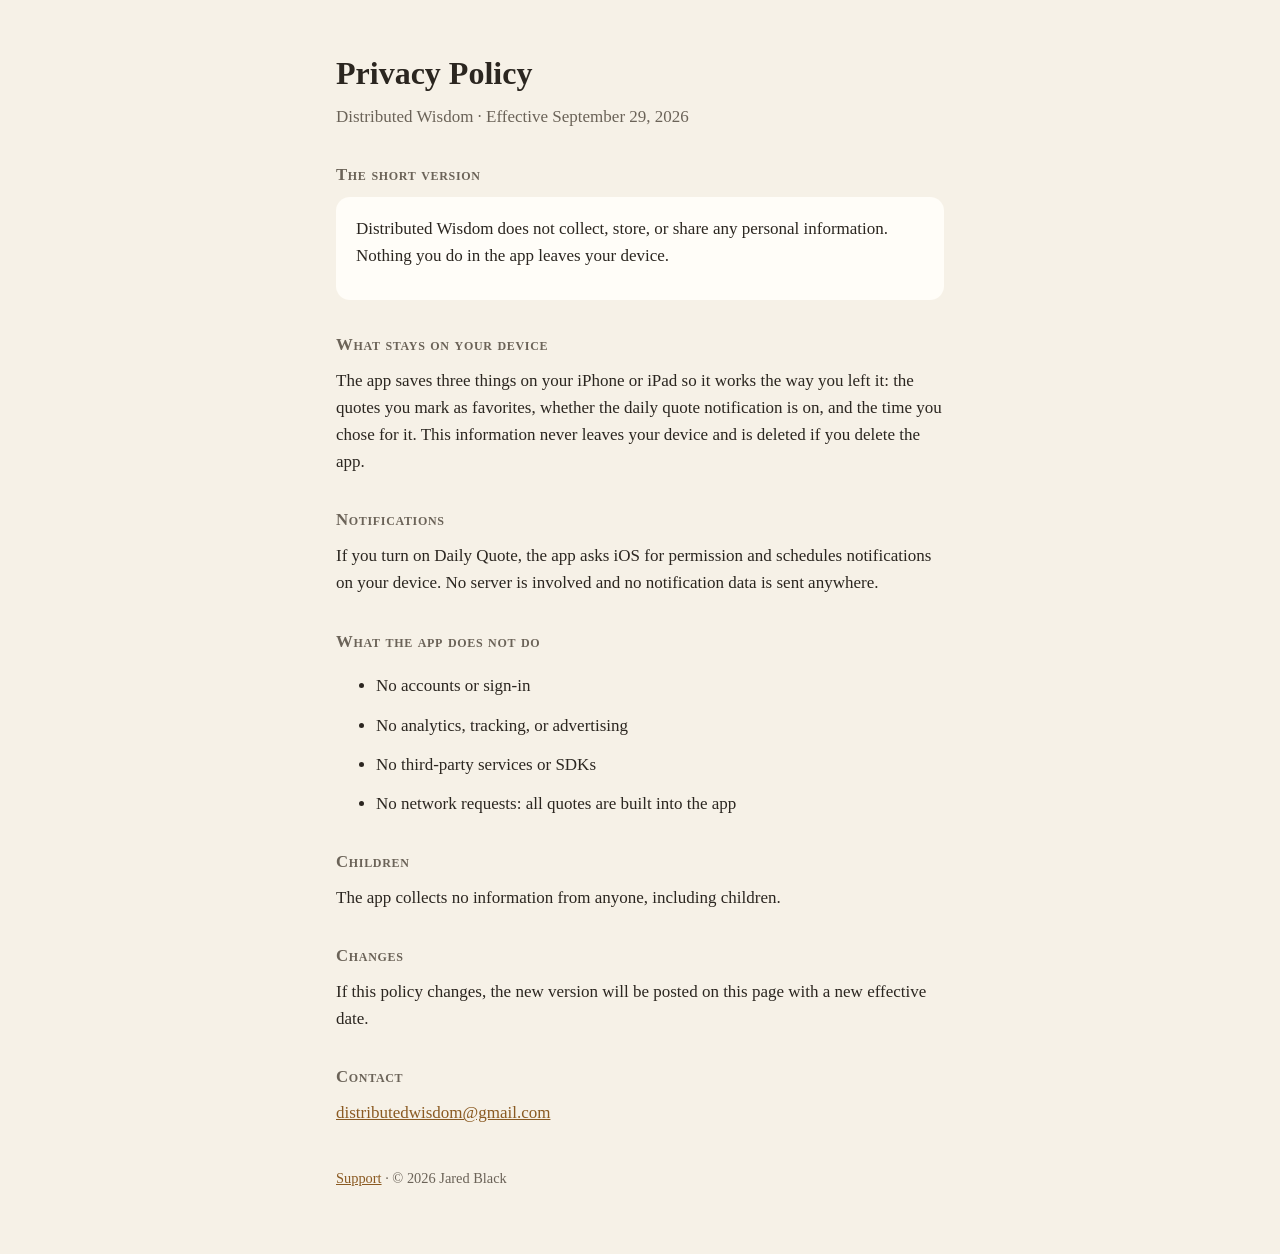
==== privacy.html @ 7a74a0e9 "Support page and privacy policy for Distributed Wisdom Co-Authored-By: Claude Opus 5.5 <noreply@anth" ====
<!doctype html>
<html lang="en">
<head>
<meta charset="utf-8">
<meta name="viewport" content="width=device-width, initial-scale=1">
<title>Distributed Wisdom — Privacy Policy</title>
<link rel="stylesheet" href="style.css">
</head>
<body>
<main>
  <h1>Privacy Policy</h1>
  <p class="sub">Distributed Wisdom · Effective September 29, 2026</p>

  <h2>The short version</h2>
  <div class="card"><p>Distributed Wisdom does not collect, store, or share any personal information. Nothing you do in the app leaves your device.</p></div>

  <h2>What stays on your device</h2>
  <p>The app saves three things on your iPhone or iPad so it works the way you left it: the quotes you mark as favorites, whether the daily quote notification is on, and the time you chose for it. This information never leaves your device and is deleted if you delete the app.</p>

  <h2>Notifications</h2>
  <p>If you turn on Daily Quote, the app asks iOS for permission and schedules notifications on your device. No server is involved and no notification data is sent anywhere.</p>

  <h2>What the app does not do</h2>
  <ul>
    <li>No accounts or sign-in</li>
    <li>No analytics, tracking, or advertising</li>
    <li>No third-party services or SDKs</li>
    <li>No network requests: all quotes are built into the app</li>
  </ul>

  <h2>Children</h2>
  <p>The app collects no information from anyone, including children.</p>

  <h2>Changes</h2>
  <p>If this policy changes, the new version will be posted on this page with a new effective date.</p>

  <h2>Contact</h2>
  <p><a href="mailto:distributedwisdom@gmail.com">distributedwisdom@gmail.com</a></p>

  <footer><a href="index.html">Support</a> · © 2026 Jared Black</footer>
</main>
</body>
</html>
---- style.css ----
:root { --paper:#F6F1E7; --card:#FFFDF8; --ink:#2B2620; --ink2:#6B6358; --accent:#8A5A22; }
@media (prefers-color-scheme: dark) { :root { --paper:#1A1714; --card:#26221D; --ink:#EFE8DC; --ink2:#B3AA9C; --accent:#D9A866; } }
* { box-sizing: border-box; }
body { margin:0; background:var(--paper); color:var(--ink); font: 17px/1.6 Georgia, "Iowan Old Style", "Times New Roman", serif; }
main { max-width: 640px; margin: 0 auto; padding: 48px 16px 64px; }
h1 { font-weight: 600; font-size: 2rem; margin: 0 0 4px; }
h2 { font-variant: small-caps; letter-spacing: .04em; color: var(--ink2); font-size: 1.05rem; margin: 32px 0 8px; }
p, li { margin: 0 0 12px; }
.sub { color: var(--ink2); margin-bottom: 28px; }
.card { background: var(--card); border-radius: 14px; padding: 18px 20px; }
a { color: var(--accent); }
footer { color: var(--ink2); font-size: .9rem; margin-top: 40px; }
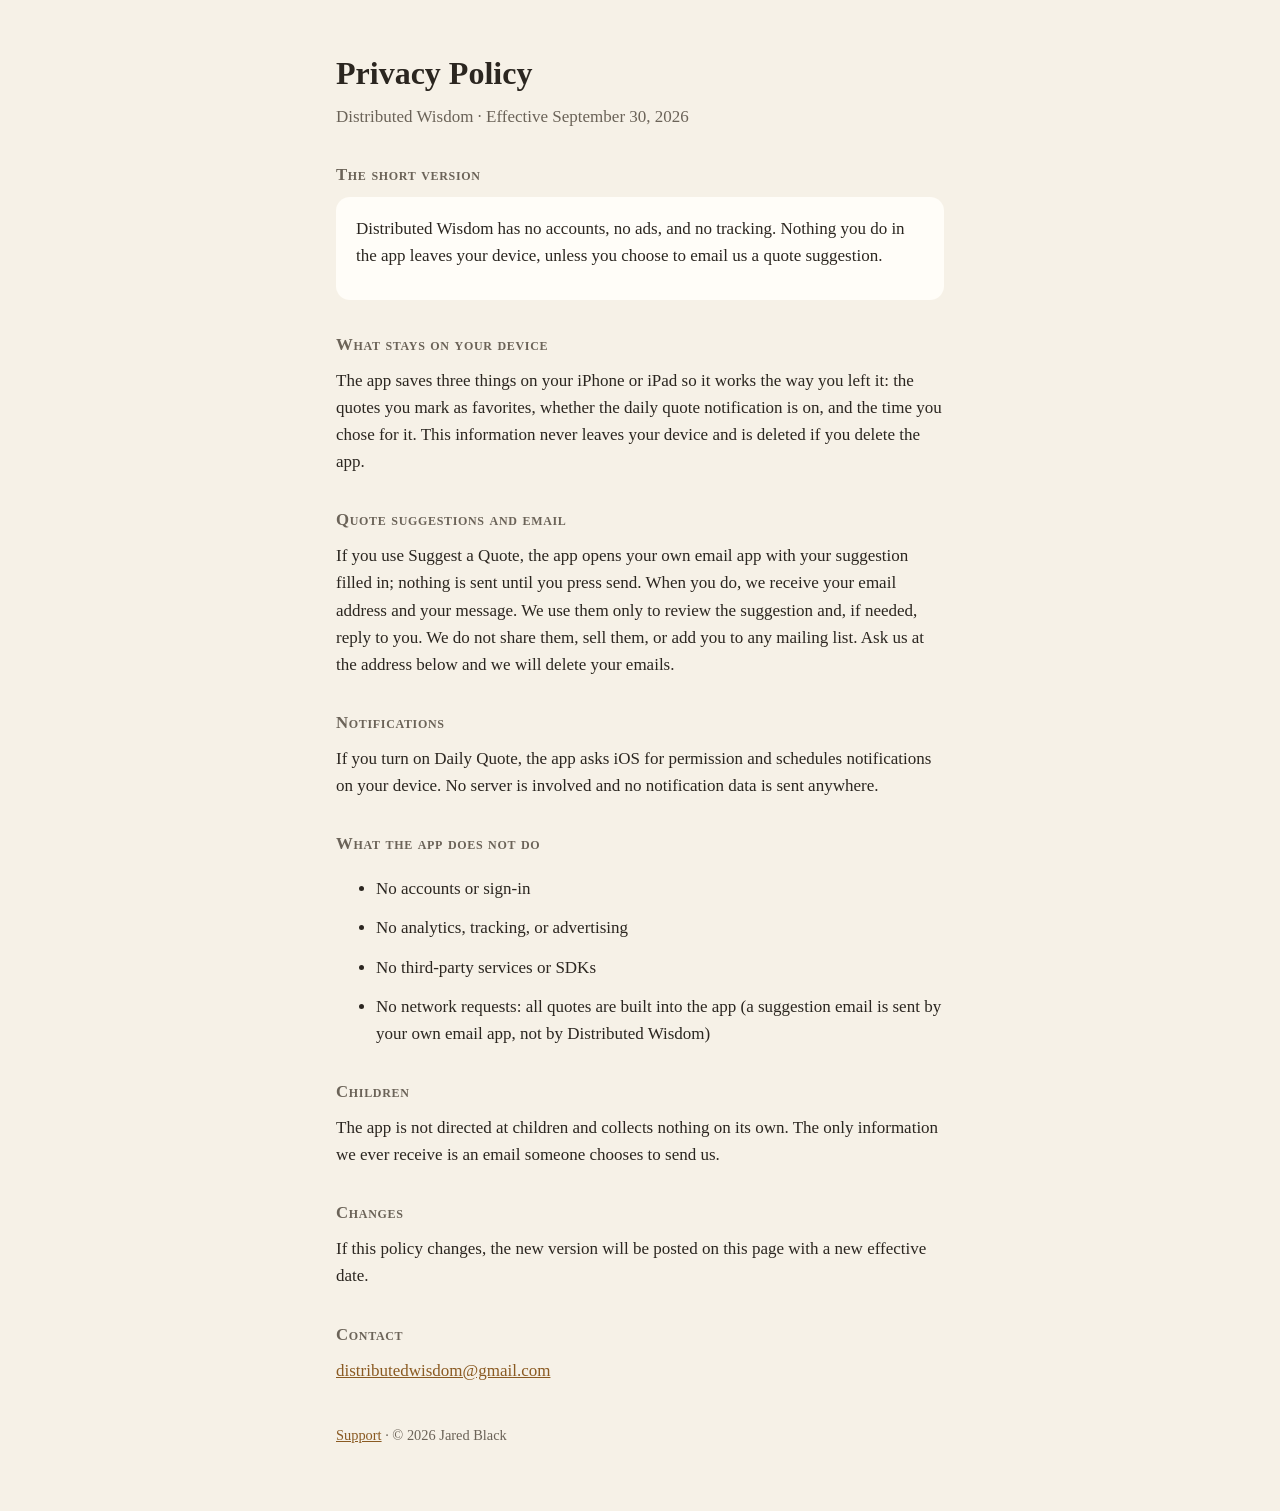
==== commit 37d9f0bb: "Privacy policy: disclose optional quote-suggestion emails; mention Suggest a Quote Co-Authored-By: C" ====
--- a/privacy.html
+++ b/privacy.html
@@ -9,13 +9,16 @@
 <body>
 <main>
   <h1>Privacy Policy</h1>
-  <p class="sub">Distributed Wisdom · Effective September 29, 2026</p>
+  <p class="sub">Distributed Wisdom · Effective September 30, 2026</p>
 
   <h2>The short version</h2>
-  <div class="card"><p>Distributed Wisdom does not collect, store, or share any personal information. Nothing you do in the app leaves your device.</p></div>
+  <div class="card"><p>Distributed Wisdom has no accounts, no ads, and no tracking. Nothing you do in the app leaves your device, unless you choose to email us a quote suggestion.</p></div>
 
   <h2>What stays on your device</h2>
   <p>The app saves three things on your iPhone or iPad so it works the way you left it: the quotes you mark as favorites, whether the daily quote notification is on, and the time you chose for it. This information never leaves your device and is deleted if you delete the app.</p>
+
+  <h2>Quote suggestions and email</h2>
+  <p>If you use Suggest a Quote, the app opens your own email app with your suggestion filled in; nothing is sent until you press send. When you do, we receive your email address and your message. We use them only to review the suggestion and, if needed, reply to you. We do not share them, sell them, or add you to any mailing list. Ask us at the address below and we will delete your emails.</p>
 
   <h2>Notifications</h2>
   <p>If you turn on Daily Quote, the app asks iOS for permission and schedules notifications on your device. No server is involved and no notification data is sent anywhere.</p>
@@ -25,11 +28,11 @@
     <li>No accounts or sign-in</li>
     <li>No analytics, tracking, or advertising</li>
     <li>No third-party services or SDKs</li>
-    <li>No network requests: all quotes are built into the app</li>
+    <li>No network requests: all quotes are built into the app (a suggestion email is sent by your own email app, not by Distributed Wisdom)</li>
   </ul>
 
   <h2>Children</h2>
-  <p>The app collects no information from anyone, including children.</p>
+  <p>The app is not directed at children and collects nothing on its own. The only information we ever receive is an email someone chooses to send us.</p>
 
   <h2>Changes</h2>
   <p>If this policy changes, the new version will be posted on this page with a new effective date.</p>
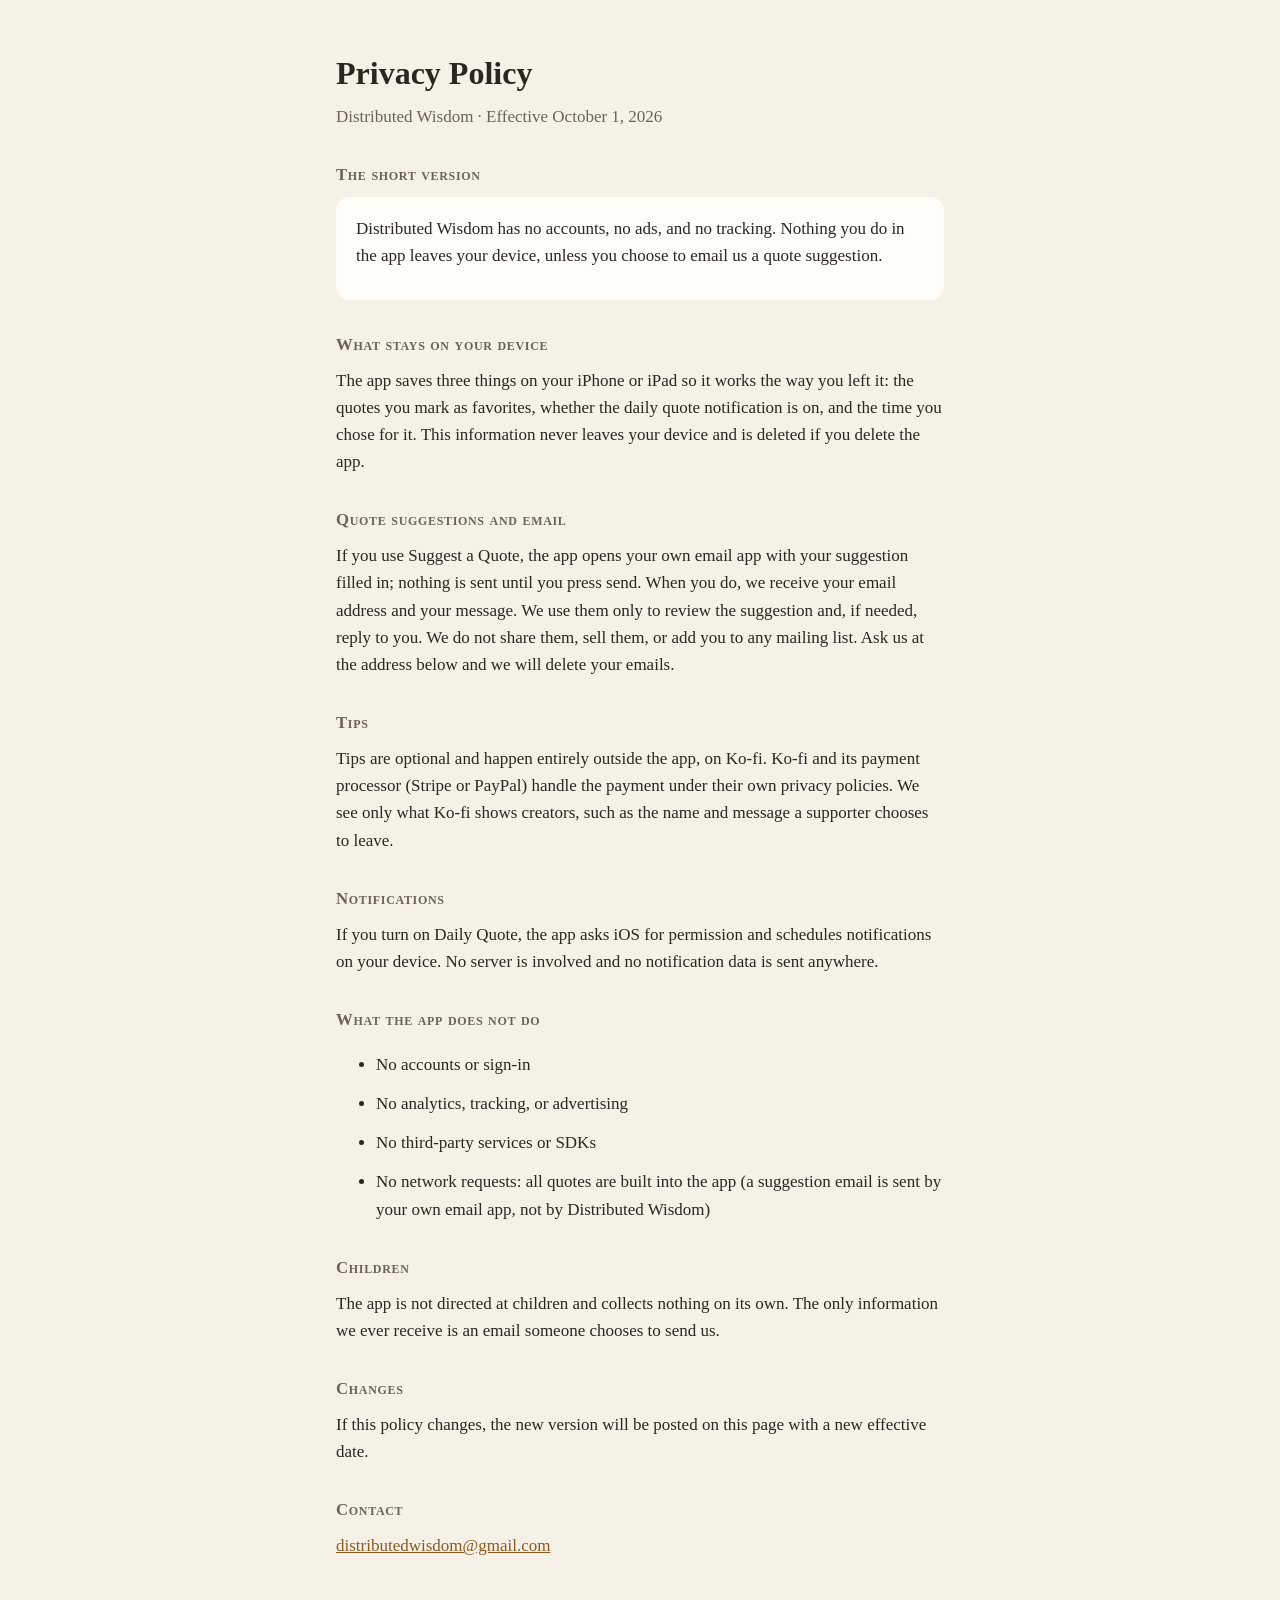
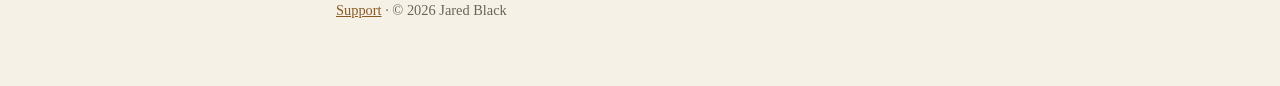
==== commit dbcb6a1d: "Add Ko-fi support link; note tips in privacy policy Co-Authored-By: Claude Opus 5.5 <noreply@anthrop" ====
--- a/privacy.html
+++ b/privacy.html
@@ -9,7 +9,7 @@
 <body>
 <main>
   <h1>Privacy Policy</h1>
-  <p class="sub">Distributed Wisdom · Effective September 30, 2026</p>
+  <p class="sub">Distributed Wisdom · Effective October 1, 2026</p>
 
   <h2>The short version</h2>
   <div class="card"><p>Distributed Wisdom has no accounts, no ads, and no tracking. Nothing you do in the app leaves your device, unless you choose to email us a quote suggestion.</p></div>
@@ -19,6 +19,9 @@
 
   <h2>Quote suggestions and email</h2>
   <p>If you use Suggest a Quote, the app opens your own email app with your suggestion filled in; nothing is sent until you press send. When you do, we receive your email address and your message. We use them only to review the suggestion and, if needed, reply to you. We do not share them, sell them, or add you to any mailing list. Ask us at the address below and we will delete your emails.</p>
+
+  <h2>Tips</h2>
+  <p>Tips are optional and happen entirely outside the app, on Ko-fi. Ko-fi and its payment processor (Stripe or PayPal) handle the payment under their own privacy policies. We see only what Ko-fi shows creators, such as the name and message a supporter chooses to leave.</p>
 
   <h2>Notifications</h2>
   <p>If you turn on Daily Quote, the app asks iOS for permission and schedules notifications on your device. No server is involved and no notification data is sent anywhere.</p>
